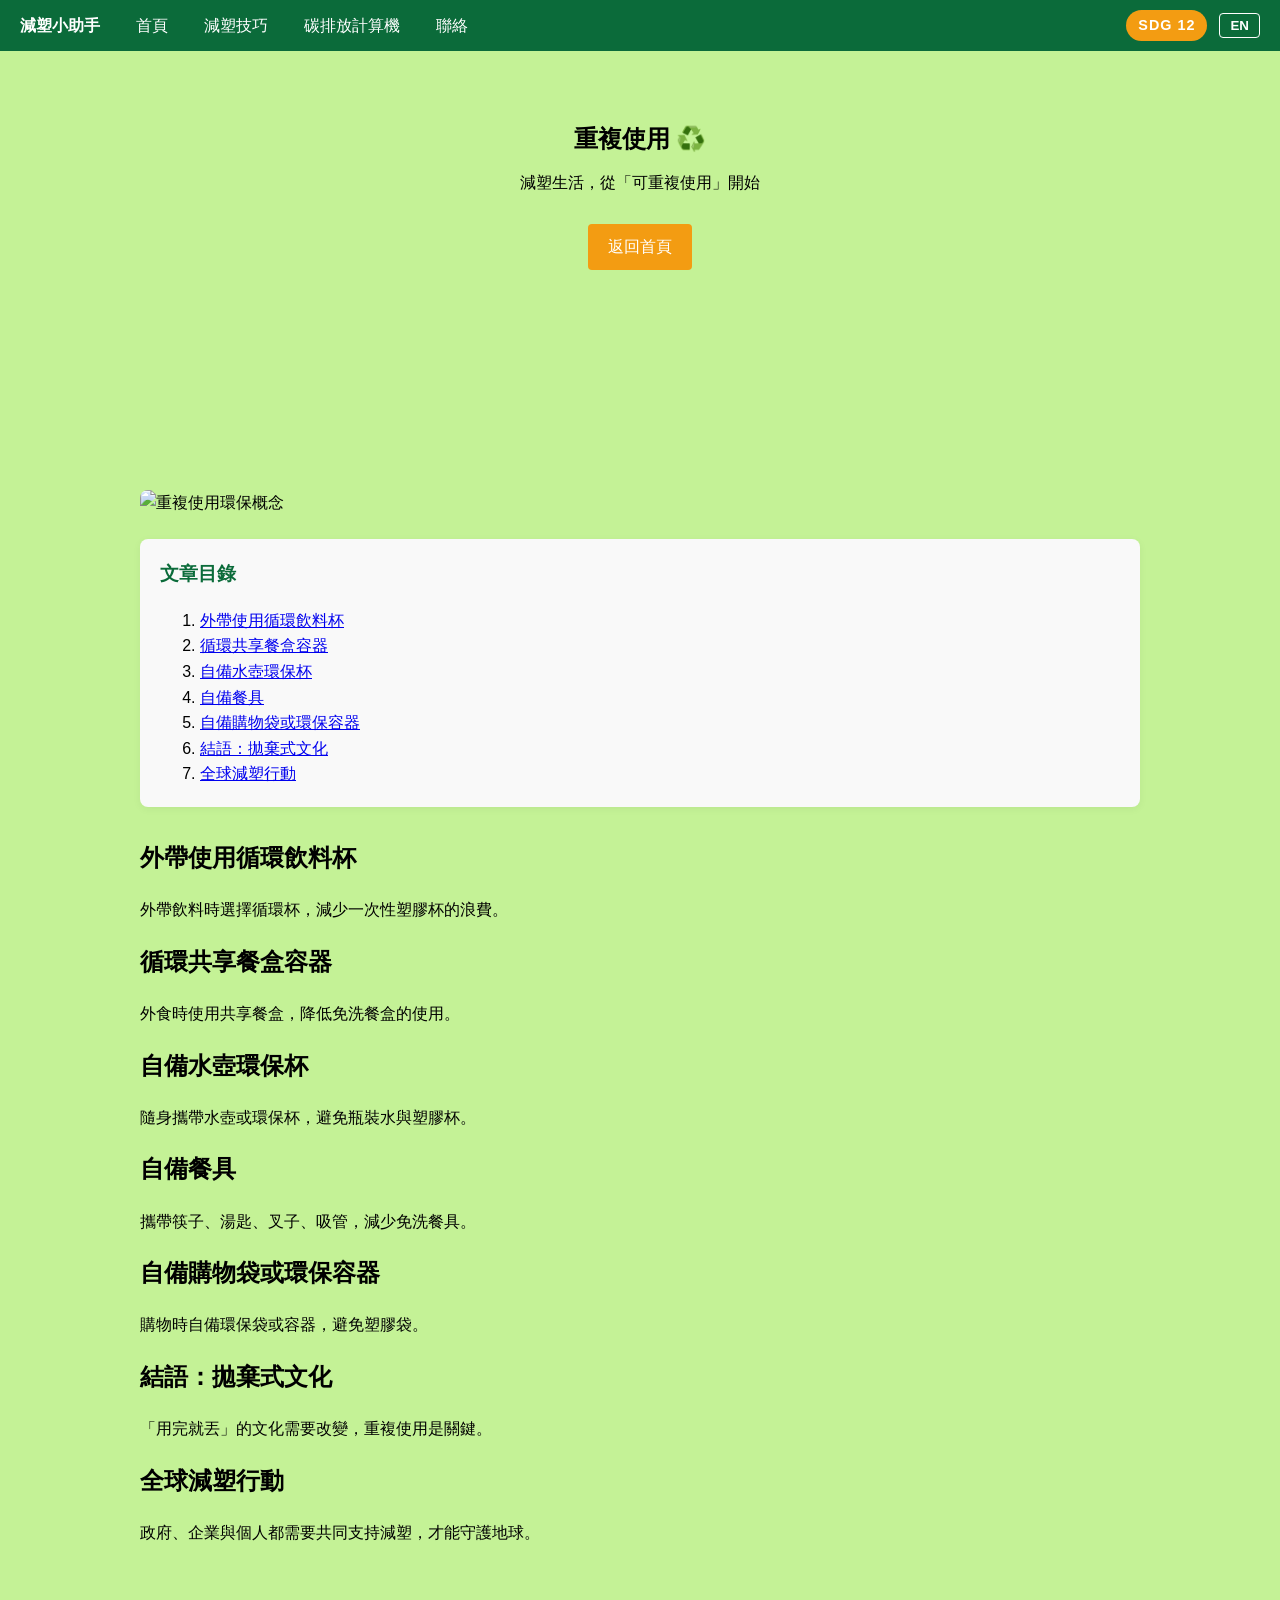
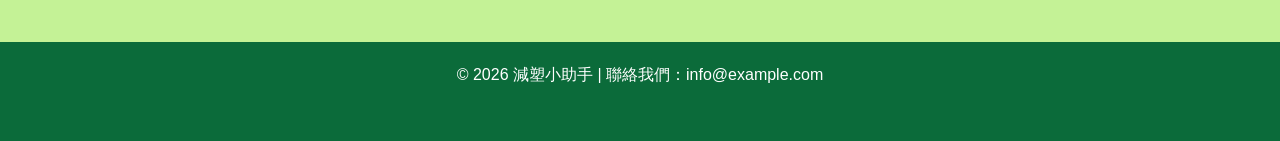
==== card1.html @ c52f2851 "Add English translations and improve navigation" ====
<!DOCTYPE html>
<html lang="zh-Hant">
<head>
  <meta charset="UTF-8" />
  <meta name="viewport" content="width=device-width, initial-scale=1.0"/>
  <title>重複使用 - 減塑小助手</title>
  <link rel="stylesheet" href="style.css">
  <script src="https://kit.fontawesome.com/a076d05399.js" crossorigin="anonymous"></script>
</head>
<body>

  <!-- 導覽列 (加入與首頁相同的右側按鈕群組) -->
  <nav class="navbar">
    <div class="logo" data-en="Eco Helper">減塑小助手</div>
    <ul>
      <li><a href="index.html#home" data-en="Home">首頁</a></li>
      <li><a href="index.html#tips" data-en="Tips">減塑技巧</a></li>
      <li><a href="index.html#calculator" data-en="Carbon Calc">碳排放計算機</a></li>
      <li><a href="index.html#contact" data-en="Contact">聯絡</a></li>
    </ul>

    <div class="nav-right">
      <div class="nav-sdg">SDG 12</div>
      <button id="langToggle" class="lang-btn">EN</button>
      <button class="menu-toggle" aria-expanded="false" aria-label="切換選單">
        <i class="fas fa-bars" aria-hidden="true"></i>
      </button>
    </div>
  </nav>

  <!-- Hero 區塊 -->
  <section class="hero">
    <h1 class="hero-title" data-en="Reuse ♻️">重複使用 ♻️</h1>
    <p class="hero-subtitle" data-en="Start your plastic-free life by reusing">減塑生活，從「可重複使用」開始</p>
    <a class="hero-btn" href="index.html" data-en="Back to Home">返回首頁</a>
  </section>

  <!-- 主要內容 -->
  <main class="page-main">
    
    <img src="https://images.unsplash.com/photo-1542601906990-b4d3fb778b09?auto=format&fit=crop&w=1000&q=80" alt="重複使用環保概念" class="content-image">

    <!-- 文章目錄 -->
    <aside class="toc-box">
      <h3 data-en="Table of Contents">文章目錄</h3>
      <ol style="margin-bottom: 0;">
        <li><a href="#section1" data-en="Reusable Cups for Takeout">外帶使用循環飲料杯</a></li>
        <li><a href="#section2" data-en="Shared Meal Containers">循環共享餐盒容器</a></li>
        <li><a href="#section3" data-en="Bring Your Own Bottle">自備水壺環保杯</a></li>
        <li><a href="#section4" data-en="Bring Your Own Cutlery">自備餐具</a></li>
        <li><a href="#section5" data-en="Eco Bags & Containers">自備購物袋或環保容器</a></li>
        <li><a href="#section6" data-en="Conclusion: Throwaway Culture">結語：拋棄式文化</a></li>
        <li><a href="#section7" data-en="Global Plastic Reduction">全球減塑行動</a></li>
      </ol>
    </aside>

    <!-- 文章內容 -->
    <article>
      <h2 id="section1" data-en="Reusable Cups for Takeout">外帶使用循環飲料杯</h2>
      <p data-en="Choose reusable cups when ordering takeout to reduce single-use plastic waste.">外帶飲料時選擇循環杯，減少一次性塑膠杯的浪費。</p>

      <h2 id="section2" data-en="Shared Meal Containers">循環共享餐盒容器</h2>
      <p data-en="Use shared containers when eating out to lower the use of disposable boxes.">外食時使用共享餐盒，降低免洗餐盒的使用。</p>

      <h2 id="section3" data-en="Bring Your Own Bottle">自備水壺環保杯</h2>
      <p data-en="Carry a water bottle to avoid bottled water and plastic cups.">隨身攜帶水壺或環保杯，避免瓶裝水與塑膠杯。</p>

      <h2 id="section4" data-en="Bring Your Own Cutlery">自備餐具</h2>
      <p data-en="Bring chopsticks, spoons, forks, and straws to reduce disposable cutlery.">攜帶筷子、湯匙、叉子、吸管，減少免洗餐具。</p>

      <h2 id="section5" data-en="Eco Bags & Containers">自備購物袋或環保容器</h2>
      <p data-en="Bring your own bags or containers when shopping to avoid plastic bags.">購物時自備環保袋或容器，避免塑膠袋。</p>

      <h2 id="section6" data-en="Conclusion: Throwaway Culture">結語：拋棄式文化</h2>
      <p data-en="The 'use and throw' culture needs to change; reusing is the key.">「用完就丟」的文化需要改變，重複使用是關鍵。</p>

      <h2 id="section7" data-en="Global Plastic Reduction">全球減塑行動</h2>
      <p data-en="Governments, businesses, and individuals must work together to protect the Earth.">政府、企業與個人都需要共同支持減塑，才能守護地球。</p>
    </article>
  </main>

  <!-- Footer -->
  <footer>
    <p data-en="© 2026 Eco Helper | Contact: info@example.com">© 2026 減塑小助手 | 聯絡我們：info@example.com</p>
    <div class="social">
      <a href="#" aria-label="Facebook"><i class="fab fa-facebook"></i></a>
      <a href="#" aria-label="Instagram"><i class="fab fa-instagram"></i></a>
      <a href="#" aria-label="Twitter"><i class="fab fa-twitter"></i></a>
    </div>
  </footer>

  <button id="backToTop" aria-label="回到頂端" title="回到頂端">
    <i class="fas fa-arrow-up"></i>
  </button>

  <script src="script.js" defer></script>
</body>
</html>
---- style.css ----
/* 全站背景改為淺綠色 */
body {
  background: #C4F296; 
  margin: 0;
  font-family: Arial, sans-serif;
  line-height: 1.6;
}

/* 導覽列：深綠色、靠左排列選單 */
.navbar {
  display: flex;
  align-items: center;
  background: #0b6b3a; 
  padding: 10px 20px;
  position: fixed;
  width: 100%;
  top: 0;
  z-index: 1000;
  justify-content: flex-start; 
  gap: 24px; 
  box-sizing: border-box;
}

.navbar ul {
  list-style: none;
  display: flex;
  gap: 28px; 
  margin: 0;
  padding: 0;
  align-items: center;
}

.navbar a {
  color: #fff;
  text-decoration: none;
  padding: 6px 4px;
}

.navbar a:hover {
  color: #f39c12;
}

.logo {
  color: #fff;
  font-weight: bold;
  margin-right: 8px;
}

.menu-toggle {
  display: none;
  background: transparent;
  border: none;
  color: #fff;
  font-size: 24px;
  cursor: pointer;
  margin-left: auto; 
}

/* Hero 區塊 */
.hero {
  background: url('https://source.unsplash.com/1600x900/?nature,eco') no-repeat center center/cover;
  color: #fff;
  text-align: center;
  padding: 120px 20px;
}

.hero-title {
  color: #000; 
  margin: 0 0 12px;
}

.hero-subtitle {
  color: #000;            
  text-shadow: none;      
  margin-top: 8px;
}

.hero-btn {
  display: inline-block;
  margin-top: 12px;
  background: #f39c12;
  color: #fff;
  text-decoration: none;
  padding: 10px 20px;
  border-radius: 4px;
}

.hero-btn:hover {
  background: #d35400;
}

/* Cards 卡片區塊 */
.cards {
  display: flex;
  justify-content: center;
  gap: 20px;
  padding: 80px 20px;
  flex-wrap: wrap;
}

.card {
  background: #eaf9ef; 
  padding: 20px;
  border-radius: 8px;
  text-align: center;
  width: 250px;
  transition: transform 0.3s, box-shadow 0.2s;
  box-shadow: 0 1px 4px rgba(0,0,0,0.06);
}

.card i {
  color: #0b6b3a;
}

.card h3 {
  margin-top: 12px;
}

.card:hover {
  transform: translateY(-8px);
  box-shadow: 0 6px 18px rgba(0,0,0,0.08);
}

.card-btn {
  display: inline-block;
  margin-top: 12px;
  background: #0b6b3a; 
  color: #fff;
  text-decoration: none;
  padding: 8px 14px;
  border-radius: 6px;
  font-weight: 600;
}

.card-btn:hover {
  background: #09562f;
}

/* Calculator 碳排放計算機 */
.calculator {
  background: #ecf0f1;
  padding: 40px 20px;
  text-align: center;
  margin: 40px auto;
  border-radius: 8px;
  max-width: 600px;
}

.calculator h2 { margin-bottom: 20px; }
.section { margin-bottom: 20px; text-align: left; }
label { display: block; margin: 8px 0 4px; }
input { padding: 8px; width: 100%; box-sizing: border-box; }

button.calc-btn, #calcBtn {
  background: #27ae60;
  color: #fff;
  border: none;
  padding: 10px 20px;
  cursor: pointer;
  border-radius: 4px;
}

button.calc-btn:hover, #calcBtn:hover { background: #1e8449; }
#result { margin-top: 20px; font-weight: bold; text-align: center; }

/* Footer */
footer {
  background: #0b6b3a; 
  color: #fff;
  text-align: center;
  padding: 20px;
  margin-top: 40px;
}
footer p { margin: 0; }
footer .social { margin-top: 8px; }
footer .social a { color: #fff; margin: 0 10px; }
footer .social a:hover { color: #f39c12; }

/* Back to top 按鈕 */
#backToTop {
  position: fixed;
  bottom: 30px;
  right: 30px;
  background: #f39c12;
  border: none;
  padding: 10px;
  border-radius: 50%;
  cursor: pointer;
  display: none;
}
#backToTop i { color: #fff; }

/* ====== 新增：子頁面專用樣式 ====== */
.back-home {
  color: #fff;
  text-decoration: none;
  font-weight: bold;
  padding: 8px 12px;
  background: #27ae60;
  border-radius: 4px;
}

.back-home:hover {
  background: #1e8449;
}

.page-main {
  padding: 100px 20px 40px;
  max-width: 1000px;
  margin: auto;
}
/* 右側功能區塊 (包含 SDG標籤、語言按鈕、漢堡選單) */
.nav-right {
  margin-left: auto; /* 將這整個區塊推到最右邊 */
  display: flex;
  align-items: center;
  gap: 12px;
}

/* 語言切換按鈕樣式 */
.lang-btn {
  background: transparent;
  color: #fff;
  border: 1px solid #fff;
  padding: 4px 10px;
  border-radius: 4px;
  cursor: pointer;
  font-weight: bold;
  transition: 0.3s;
}
.lang-btn:hover {
  background: #fff;
  color: #0b6b3a;
}

/* ====== 行動版 RWD ====== */
/* ====== 行動版 RWD ====== */
@media (max-width: 768px) {
  /* 將原本的 margin-left: auto 拿掉，因為 nav-sdg 已經負責把右邊元素推開了 */
  .menu-toggle { 
    display: block; 
    margin-left: 0; 
  }
  .navbar { 
    padding: 10px 12px; 
    gap: 12px; /* 手機版間距縮小 */
  }
  .navbar ul { 
    flex-direction: column;
    background: #0b6b3a;
    position: absolute;
    top: 56px;
    right: 12px;
    display: none;
    width: 200px;
    gap: 12px;
    padding: 12px;
    border-radius: 8px;
    box-shadow: 0 4px 8px rgba(0,0,0,0.2);
  }
  .navbar ul.show { display: flex; }
}
/* ====== card1.html 專用樣式 ====== */
.content-image {
  width: 100%;
  max-height: 400px;
  object-fit: cover;
  border-radius: 8px;
  margin-bottom: 24px;
}

.toc-box {
  background: #f9f9f9;
  padding: 20px;
  border-radius: 8px;
  margin-bottom: 32px;
  box-shadow: 0 2px 8px rgba(0,0,0,0.05);
}

.toc-box h3 {
  margin-top: 0;
  color: #0b6b3a;
}

/* ====== 新增：導覽列右側 SDG 標籤 ====== */
.nav-sdg {
  background: #f39c12; /* 使用與按鈕相同的橘黃色 */
  color: #fff;
  font-weight: bold;
  padding: 4px 12px;
  border-radius: 20px; /* 做成藥丸般的圓角形狀 */
  font-size: 0.9rem;
  letter-spacing: 1px;
}

/* ====== 新增：Hero 區塊的 SDG 圖片 ====== */
.hero-sdg-img {
  display: block;
  margin: 20px auto; /* 上下留白20px，左右置中 */
  width: 120px; /* 控制圖片大小，不會過於突兀 */
  height: auto;
  border-radius: 8px; /* 加上一點圓角 */
  box-shadow: 0 4px 10px rgba(0,0,0,0.15); /* 加上淡淡的陰影讓圖片浮現出來 */
}
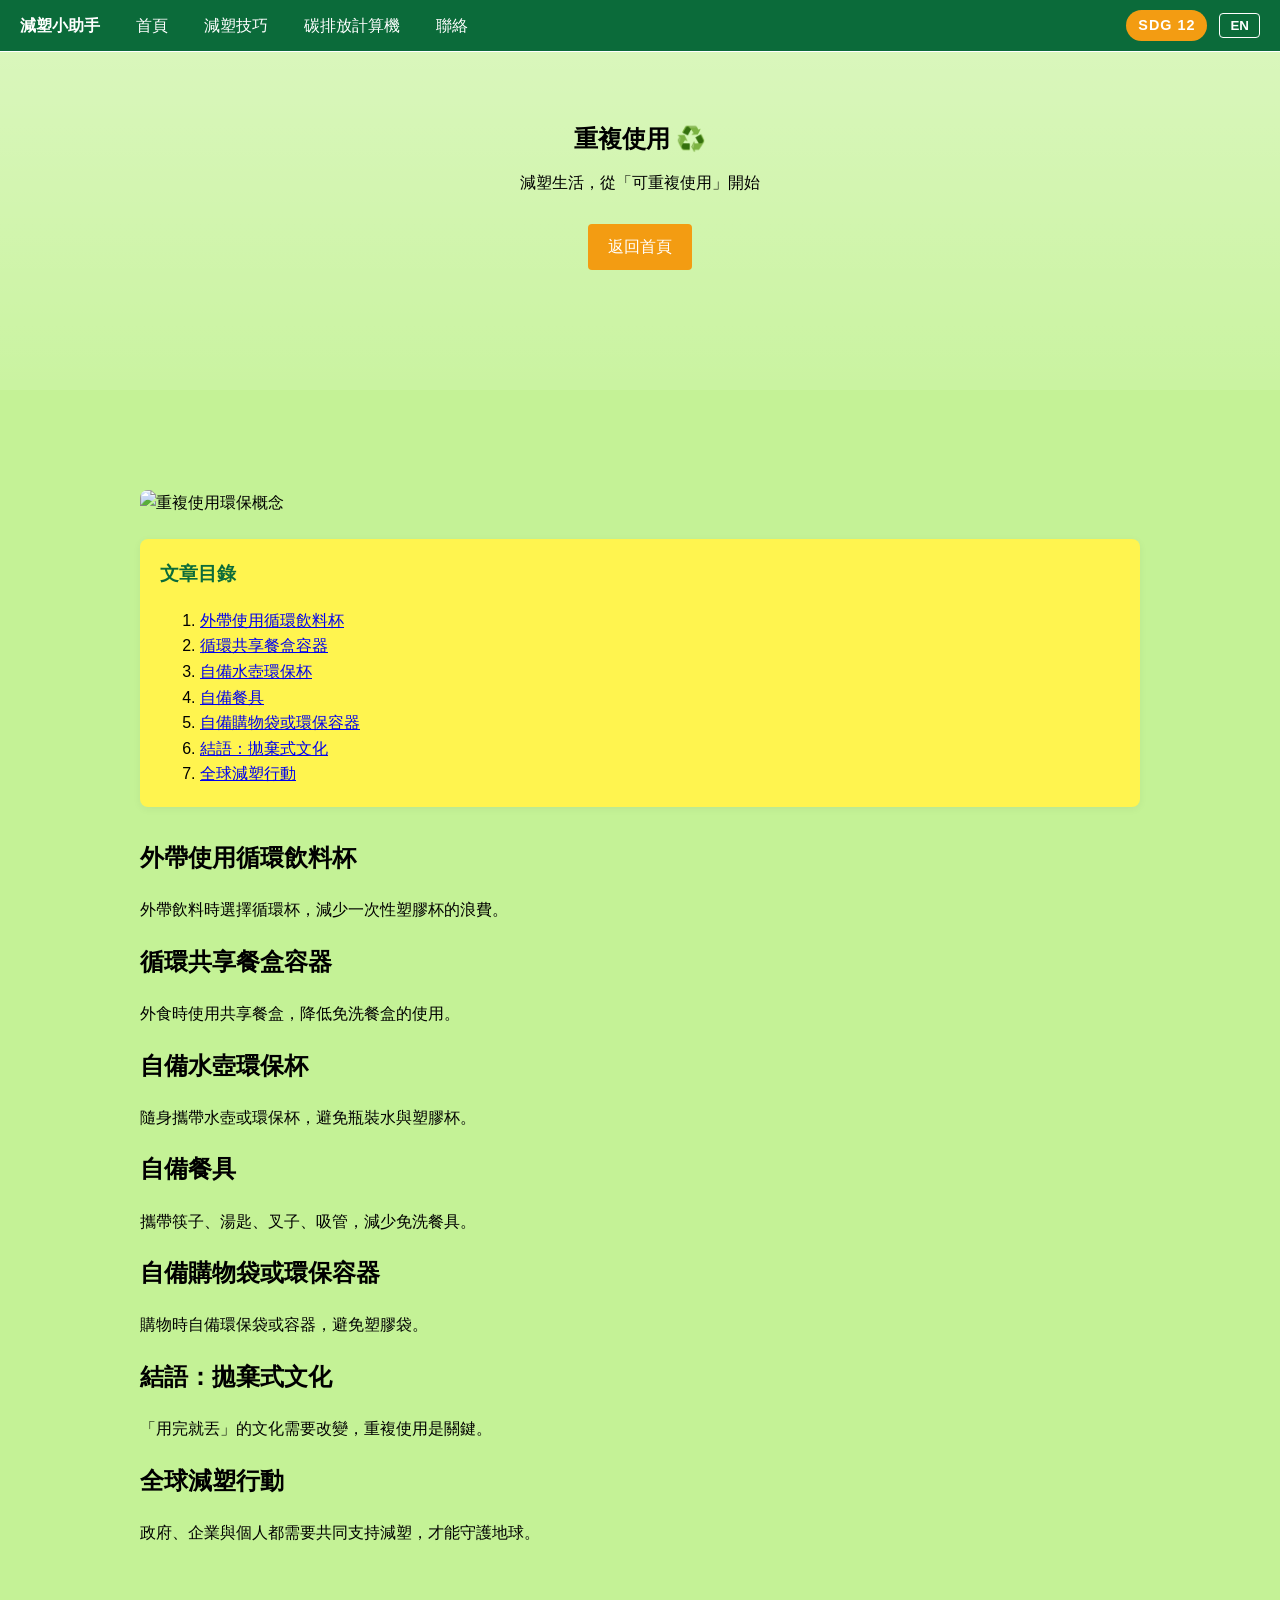
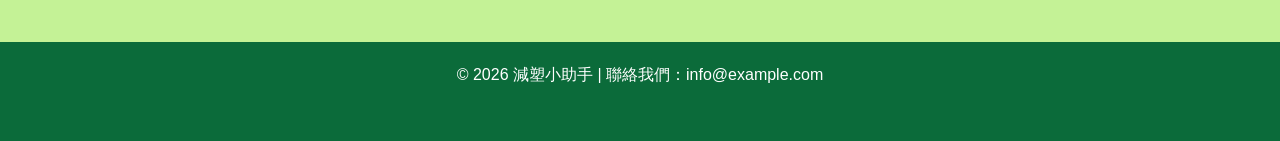
==== commit 0a60060d: "Update card1.html" ====
--- a/card1.html
+++ b/card1.html
@@ -90,7 +90,7 @@
   </footer>
 
   <button id="backToTop" aria-label="回到頂端" title="回到頂端">
-    <i class="fas fa-arrow-up"></i>
+    <i class="fas fa-arrow-up"></i>TOP
   </button>
 
   <script src="script.js" defer></script>
--- a/style.css
+++ b/style.css
@@ -19,6 +19,9 @@
   justify-content: flex-start; 
   gap: 24px; 
   box-sizing: border-box;
+
+  /* 新增：下方細白框線 */
+  border-bottom: 1px solid #ffffff;
 }
 
 .navbar ul {
@@ -58,19 +61,20 @@
 
 /* Hero 區塊 */
 .hero {
-  background: url('https://source.unsplash.com/1600x900/?nature,eco') no-repeat center center/cover;
-  color: #fff;
+  /* 將原本的大自然背景與白色半透明遮罩，直接設定在 Hero 身上 */
+  background: linear-gradient(rgba(255, 255, 255, 0.4), rgba(255, 255, 255, 0.1)), 
+              url('https://images.unsplash.com/photo-1511497584788-876760111969?auto=format&fit=crop&w=1920&q=80') no-repeat center center/cover;
   text-align: center;
-  padding: 120px 20px;
-}
-
+  /* 恢復原本的 padding，讓上下留白較為寬裕 */
+  padding: 120px 20px; 
+}
 .hero-title {
-  color: #000; 
+  color: #fff9f; 
   margin: 0 0 12px;
 }
 
 .hero-subtitle {
-  color: #000;            
+  color: #fff9f;            
   text-shadow: none;      
   margin-top: 8px;
 }
@@ -232,6 +236,7 @@
   background: #fff;
   color: #0b6b3a;
 }
+
 
 /* ====== 行動版 RWD ====== */
 /* ====== 行動版 RWD ====== */
@@ -270,7 +275,7 @@
 }
 
 .toc-box {
-  background: #f9f9f9;
+  background: #FFF44F;
   padding: 20px;
   border-radius: 8px;
   margin-bottom: 32px;
@@ -293,12 +298,13 @@
   letter-spacing: 1px;
 }
 
-/* ====== 新增：Hero 區塊的 SDG 圖片 ====== */
-.hero-sdg-img {
-  display: block;
-  margin: 20px auto; /* 上下留白20px，左右置中 */
-  width: 120px; /* 控制圖片大小，不會過於突兀 */
-  height: auto;
-  border-radius: 8px; /* 加上一點圓角 */
-  box-shadow: 0 4px 10px rgba(0,0,0,0.15); /* 加上淡淡的陰影讓圖片浮現出來 */
-}
+/* ====== 新增：首頁滿版全螢幕效果 ====== */
+#home {
+  min-height: 100vh;        /* 關鍵：讓區塊的最小高度等於瀏覽器視窗的 100% (Viewport Height) */
+  display: flex;            /* 啟用 Flexbox 排版，方便控制內部文字位置 */
+  flex-direction: column;    /* 讓裡面的大標題、副標題、按鈕維持「由上往下」垂直排列 */
+  justify-content: center;  /* 讓內容在整個全螢幕畫面中「垂直置中」 */
+  align-items: center;      /* 讓內容在整個全螢幕畫面中「水平置中」 */
+  box-sizing: border-box;
+  padding-top: 60px;        /* 預留上方固定導覽列（Navbar）的高度，防止文字被遮擋 */
+}
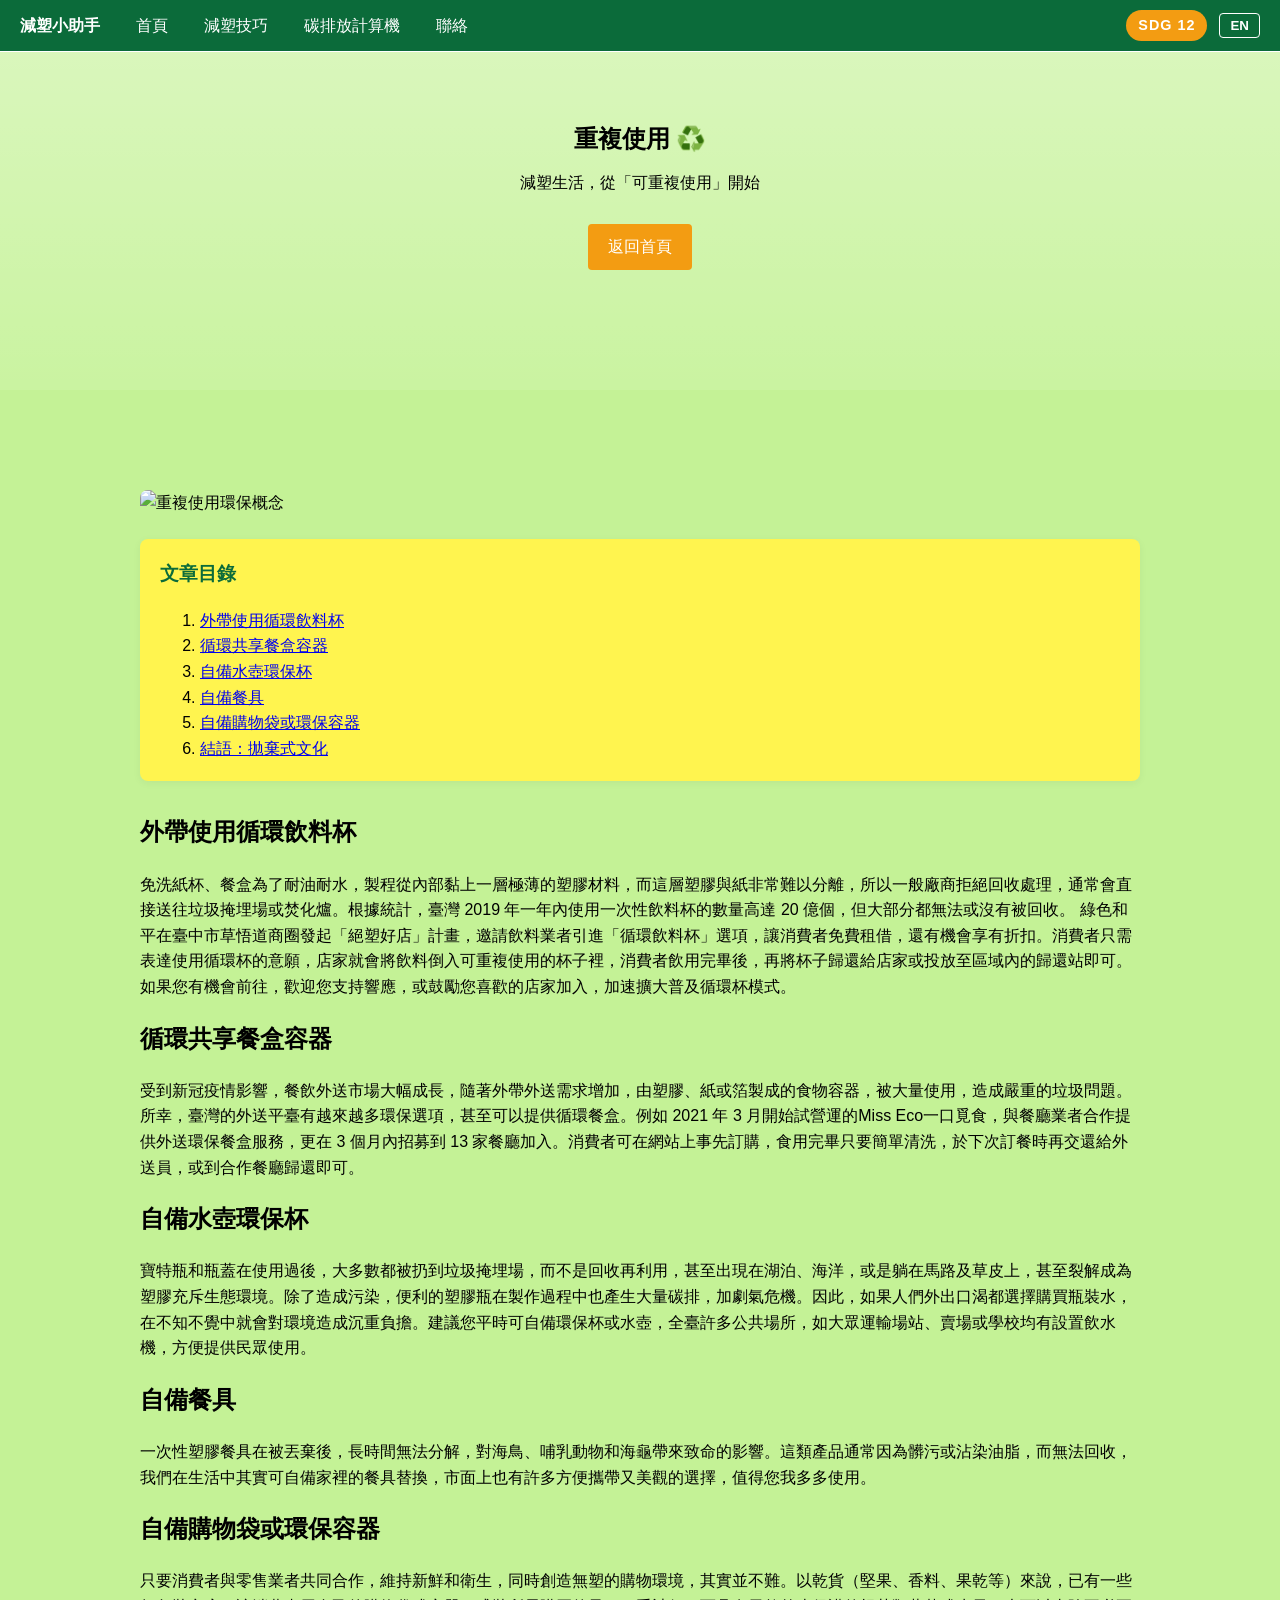
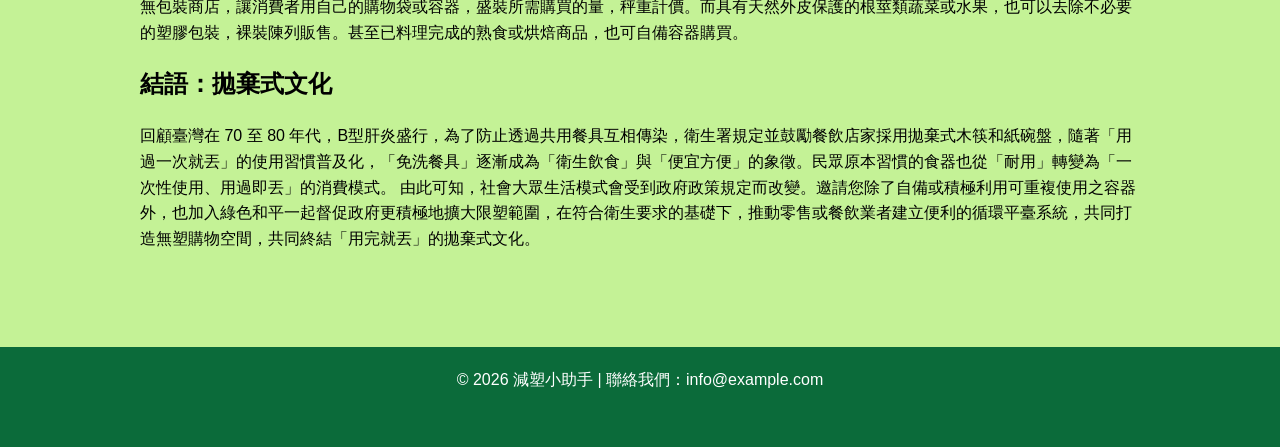
==== commit 284d5996: "Revise content on plastic reduction and reusables" ====
--- a/card1.html
+++ b/card1.html
@@ -50,32 +50,34 @@
         <li><a href="#section4" data-en="Bring Your Own Cutlery">自備餐具</a></li>
         <li><a href="#section5" data-en="Eco Bags & Containers">自備購物袋或環保容器</a></li>
         <li><a href="#section6" data-en="Conclusion: Throwaway Culture">結語：拋棄式文化</a></li>
-        <li><a href="#section7" data-en="Global Plastic Reduction">全球減塑行動</a></li>
       </ol>
     </aside>
 
     <!-- 文章內容 -->
     <article>
       <h2 id="section1" data-en="Reusable Cups for Takeout">外帶使用循環飲料杯</h2>
-      <p data-en="Choose reusable cups when ordering takeout to reduce single-use plastic waste.">外帶飲料時選擇循環杯，減少一次性塑膠杯的浪費。</p>
+      <p data-en="To resist oil and water, disposable paper cups and food containers have a very thin layer of plastic glued to the inside during the manufacturing process. This plastic layer is very difficult to separate from the paper, so manufacturers generally refuse to recycle them, usually sending them directly to landfills or incinerators. According to statistics, Taiwan used a staggering 2 billion disposable beverage cups in 2019 alone, but most of them were either not recycled or not recycled at all.
+         Greenpeace launched the Plastic-Free Shops project in the Caowu Road shopping district of Taichung City, inviting beverage businesses to introduce a reusable beverage cup option, allowing consumers to rent them for free and potentially enjoy discounts. Consumers simply express their desire to use a reusable cup, and the shop will pour the beverage into the cup. After drinking, the consumer returns the cup to the shop or disposes of it at a designated return station. If you have the opportunity to visit, you are welcome to support and encourage your favorite shops to join, accelerating the widespread adoption of the reusable cup model.">免洗紙杯、餐盒為了耐油耐水，製程從內部黏上一層極薄的塑膠材料，而這層塑膠與紙非常難以分離，所以一般廠商拒絕回收處理，通常會直接送往垃圾掩埋場或焚化爐。根據統計，臺灣 2019 年一年內使用一次性飲料杯的數量高達 20 億個，但大部分都無法或沒有被回收。
+         綠色和平在臺中市草悟道商圈發起「絕塑好店」計畫，邀請飲料業者引進「循環飲料杯」選項，讓消費者免費租借，還有機會享有折扣。消費者只需表達使用循環杯的意願，店家就會將飲料倒入可重複使用的杯子裡，消費者飲用完畢後，再將杯子歸還給店家或投放至區域內的歸還站即可。如果您有機會前往，歡迎您支持響應，或鼓勵您喜歡的店家加入，加速擴大普及循環杯模式。</p>
 
       <h2 id="section2" data-en="Shared Meal Containers">循環共享餐盒容器</h2>
-      <p data-en="Use shared containers when eating out to lower the use of disposable boxes.">外食時使用共享餐盒，降低免洗餐盒的使用。</p>
+      <p data-en="The COVID-19 pandemic has led to a surge in the food delivery market. This increased demand has resulted in the widespread use of food containers made of plastic, paper, or foil, causing a serious waste problem.
+        Fortunately, food delivery platforms in Taiwan are offering more and more eco-friendly options, including reusable containers. For example, Miss Eco, which began its trial operation in March 2021, collaborates with restaurants to provide eco-friendly delivery containers, recruiting 13 restaurants to join within three months. Consumers can pre-order on the website, simply wash the containers after eating, and return them to the delivery person with their next order, or return them to a participating restaurant.">受到新冠疫情影響，餐飲外送市場大幅成長，隨著外帶外送需求增加，由塑膠、紙或箔製成的食物容器，被大量使用，造成嚴重的垃圾問題。
+        所幸，臺灣的外送平臺有越來越多環保選項，甚至可以提供循環餐盒。例如 2021 年 3 月開始試營運的Miss Eco一口覓食，與餐廳業者合作提供外送環保餐盒服務，更在 3 個月內招募到 13 家餐廳加入。消費者可在網站上事先訂購，食用完畢只要簡單清洗，於下次訂餐時再交還給外送員，或到合作餐廳歸還即可。</p>
 
       <h2 id="section3" data-en="Bring Your Own Bottle">自備水壺環保杯</h2>
-      <p data-en="Carry a water bottle to avoid bottled water and plastic cups.">隨身攜帶水壺或環保杯，避免瓶裝水與塑膠杯。</p>
+      <p data-en="After use, most PET bottles and caps end up in landfills instead of being recycled. They end up in lakes, oceans, roadsides, and lawns, even decomposing into plastic and polluting the environment. Besides causing pollution, the convenient plastic bottles also generate significant carbon emissions during their production, exacerbating the air crisis. Therefore, if people always buy bottled water when thirsty, they unknowingly place a heavy burden on the environment. We recommend that you bring your own reusable cup or water bottle. Many public places throughout Taiwan, such as public transportation stations, shopping malls, and schools, have water dispensers available for public use.">寶特瓶和瓶蓋在使用過後，大多數都被扔到垃圾掩埋場，而不是回收再利用，甚至出現在湖泊、海洋，或是躺在馬路及草皮上，甚至裂解成為塑膠充斥生態環境。除了造成污染，便利的塑膠瓶在製作過程中也產生大量碳排，加劇氣危機。因此，如果人們外出口渴都選擇購買瓶裝水，在不知不覺中就會對環境造成沉重負擔。建議您平時可自備環保杯或水壺，全臺許多公共場所，如大眾運輸場站、賣場或學校均有設置飲水機，方便提供民眾使用。</p>
 
       <h2 id="section4" data-en="Bring Your Own Cutlery">自備餐具</h2>
-      <p data-en="Bring chopsticks, spoons, forks, and straws to reduce disposable cutlery.">攜帶筷子、湯匙、叉子、吸管，減少免洗餐具。</p>
+      <p data-en="Disposable plastic tableware cannot decompose for a long time after being discarded, posing a fatal threat to seabirds, mammals, and turtles. These products are often unrecyclable due to dirt or grease contamination. In fact, we can easily replace them with our own tableware at home. There are also many convenient and aesthetically pleasing options available on the market, which are worth using.">一次性塑膠餐具在被丟棄後，長時間無法分解，對海鳥、哺乳動物和海龜帶來致命的影響。這類產品通常因為髒污或沾染油脂，而無法回收，我們在生活中其實可自備家裡的餐具替換，市面上也有許多方便攜帶又美觀的選擇，值得您我多多使用。</p>
 
       <h2 id="section5" data-en="Eco Bags & Containers">自備購物袋或環保容器</h2>
-      <p data-en="Bring your own bags or containers when shopping to avoid plastic bags.">購物時自備環保袋或容器，避免塑膠袋。</p>
+      <p data-en="It's not difficult to maintain freshness and hygiene while creating a plastic-free shopping environment through collaboration between consumers and retailers. For example, some unpackaged stores already offer dried goods (nuts, spices, dried fruit, etc.), allowing consumers to bring their own bags or containers to hold the quantity they need, with pricing based on weight. Root vegetables and fruits with natural protective layers can also be sold unpackaged, removing unnecessary plastic packaging. Even pre-cooked or baked goods can be purchased with customers bringing their own containers.">只要消費者與零售業者共同合作，維持新鮮和衛生，同時創造無塑的購物環境，其實並不難。以乾貨（堅果、香料、果乾等）來說，已有一些無包裝商店，讓消費者用自己的購物袋或容器，盛裝所需購買的量，秤重計價。而具有天然外皮保護的根莖類蔬菜或水果，也可以去除不必要的塑膠包裝，裸裝陳列販售。甚至已料理完成的熟食或烘焙商品，也可自備容器購買。</p>
 
       <h2 id="section6" data-en="Conclusion: Throwaway Culture">結語：拋棄式文化</h2>
-      <p data-en="The 'use and throw' culture needs to change; reusing is the key.">「用完就丟」的文化需要改變，重複使用是關鍵。</p>
-
-      <h2 id="section7" data-en="Global Plastic Reduction">全球減塑行動</h2>
-      <p data-en="Governments, businesses, and individuals must work together to protect the Earth.">政府、企業與個人都需要共同支持減塑，才能守護地球。</p>
+      <p data-en="Looking back at Taiwan in the 1970s and 80s, hepatitis B was prevalent. To prevent transmission through shared utensils, the Department of Health mandated and encouraged restaurants to use disposable wooden chopsticks and paper bowls and plates. As the use and discard habit became widespread, disposable tableware gradually became a symbol of hygienic eating and cheap and convenient. The public's original preference for tableware shifted from durable to a single-use, discard-once consumption pattern.
+      This demonstrates how government policies can alter societal lifestyles. We invite you to not only bring your own or actively utilize reusable containers, but also join Greenpeace in urging the government to more actively expand the scope of plastic reduction. Based on hygiene requirements, we encourage retailers and restaurants to establish convenient recycling platforms, jointly creating plastic-free shopping spaces and ending the use and discard culture.">回顧臺灣在 70 至 80 年代，B型肝炎盛行，為了防止透過共用餐具互相傳染，衛生署規定並鼓勵餐飲店家採用拋棄式木筷和紙碗盤，隨著「用過一次就丟」的使用習慣普及化，「免洗餐具」逐漸成為「衛生飲食」與「便宜方便」的象徵。民眾原本習慣的食器也從「耐用」轉變為「一次性使用、用過即丟」的消費模式。
+        由此可知，社會大眾生活模式會受到政府政策規定而改變。邀請您除了自備或積極利用可重複使用之容器外，也加入綠色和平一起督促政府更積極地擴大限塑範圍，在符合衛生要求的基礎下，推動零售或餐飲業者建立便利的循環平臺系統，共同打造無塑購物空間，共同終結「用完就丟」的拋棄式文化。</p>
     </article>
   </main>
 
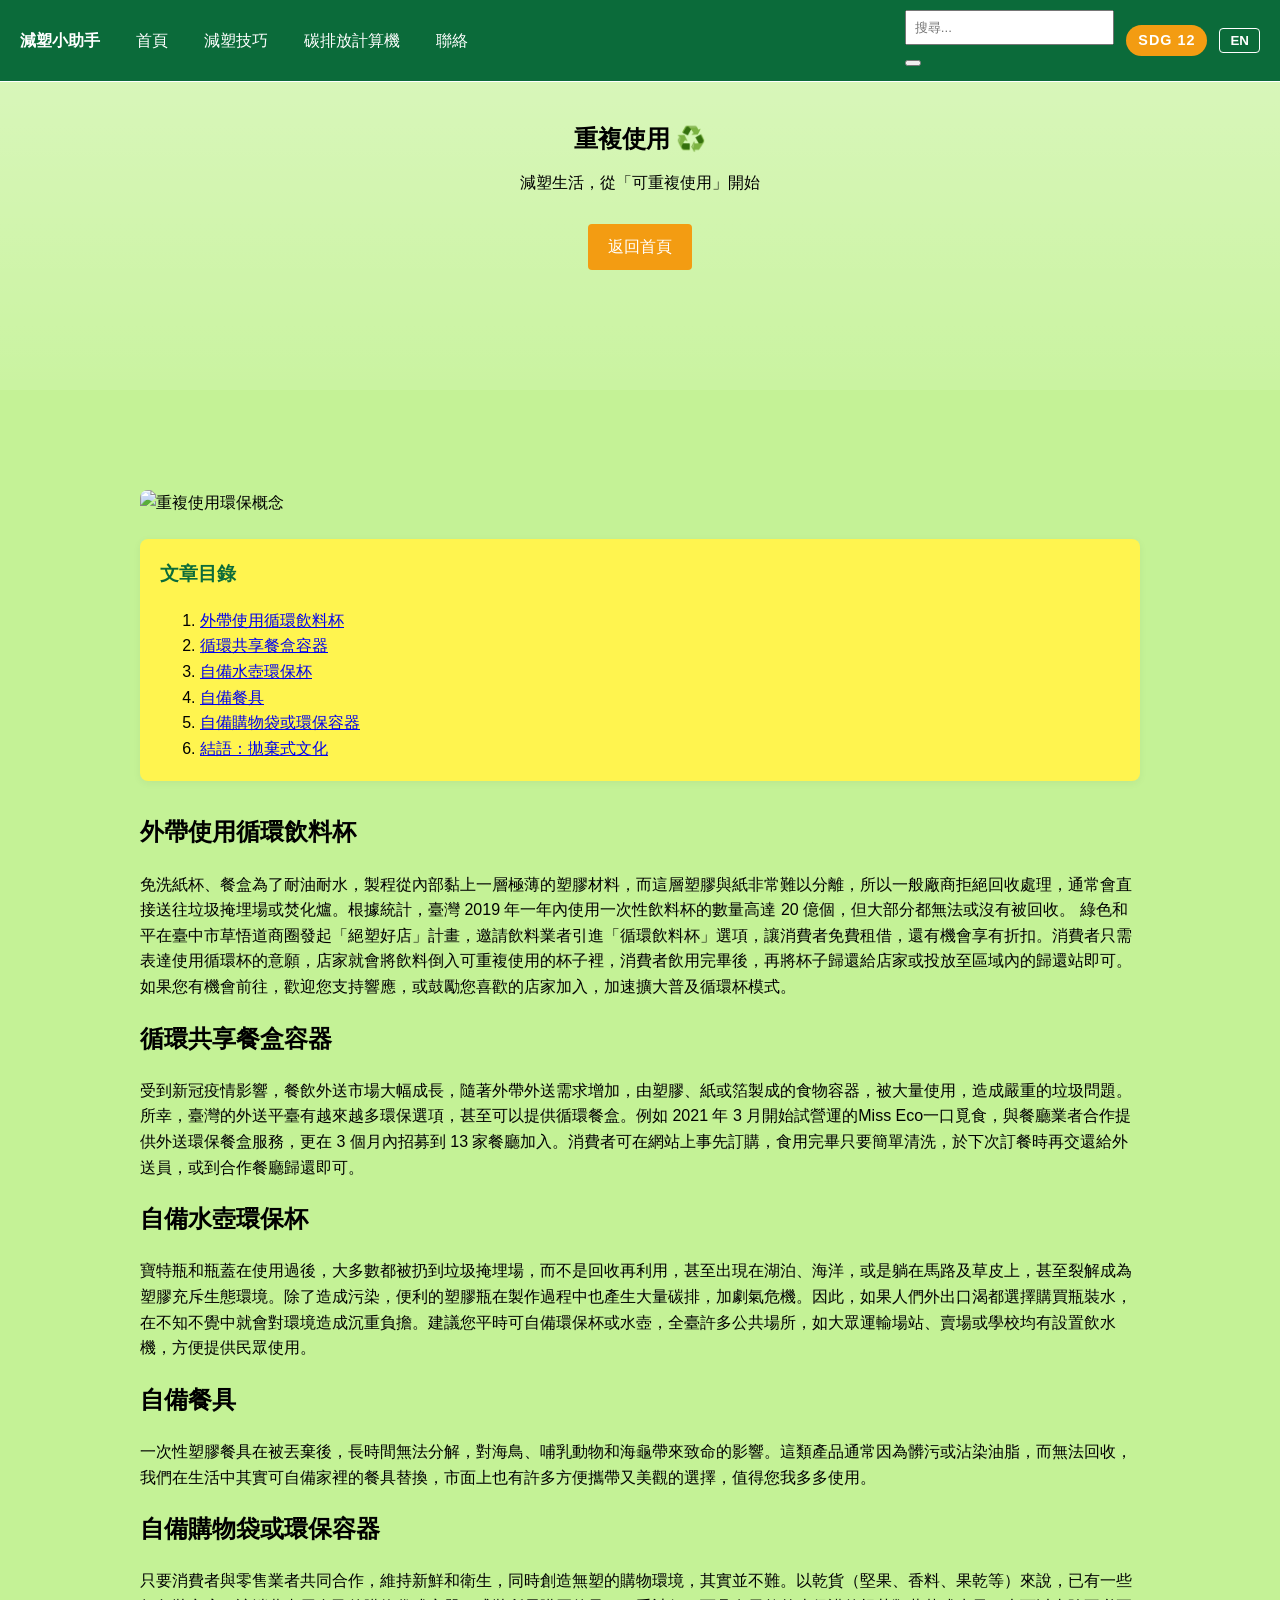
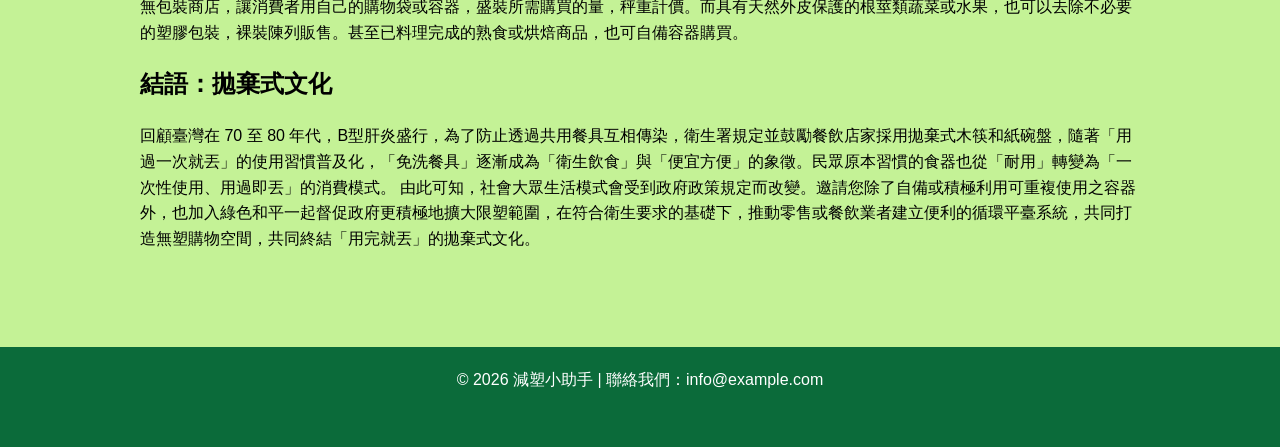
==== commit 4648f9ae: "Update card1.html" ====
--- a/card1.html
+++ b/card1.html
@@ -19,13 +19,18 @@
       <li><a href="index.html#contact" data-en="Contact">聯絡</a></li>
     </ul>
 
-    <div class="nav-right">
-      <div class="nav-sdg">SDG 12</div>
-      <button id="langToggle" class="lang-btn">EN</button>
-      <button class="menu-toggle" aria-expanded="false" aria-label="切換選單">
-        <i class="fas fa-bars" aria-hidden="true"></i>
-      </button>
-    </div>
+   <div class="nav-right">
+  <div class="search-box">
+    <input type="text" id="searchInput" placeholder="搜尋..." aria-label="搜尋網頁內容">
+    <button id="searchBtn" aria-label="搜尋"><i class="fas fa-search"></i></button>
+  </div>
+
+  <div class="nav-sdg">SDG 12</div>
+  <button id="langToggle" class="lang-btn">EN</button>
+  <button class="menu-toggle" aria-expanded="false" aria-label="切換選單">
+    <i class="fas fa-bars" aria-hidden="true"></i>
+  </button>
+</div>
   </nav>
 
   <!-- Hero 區塊 -->
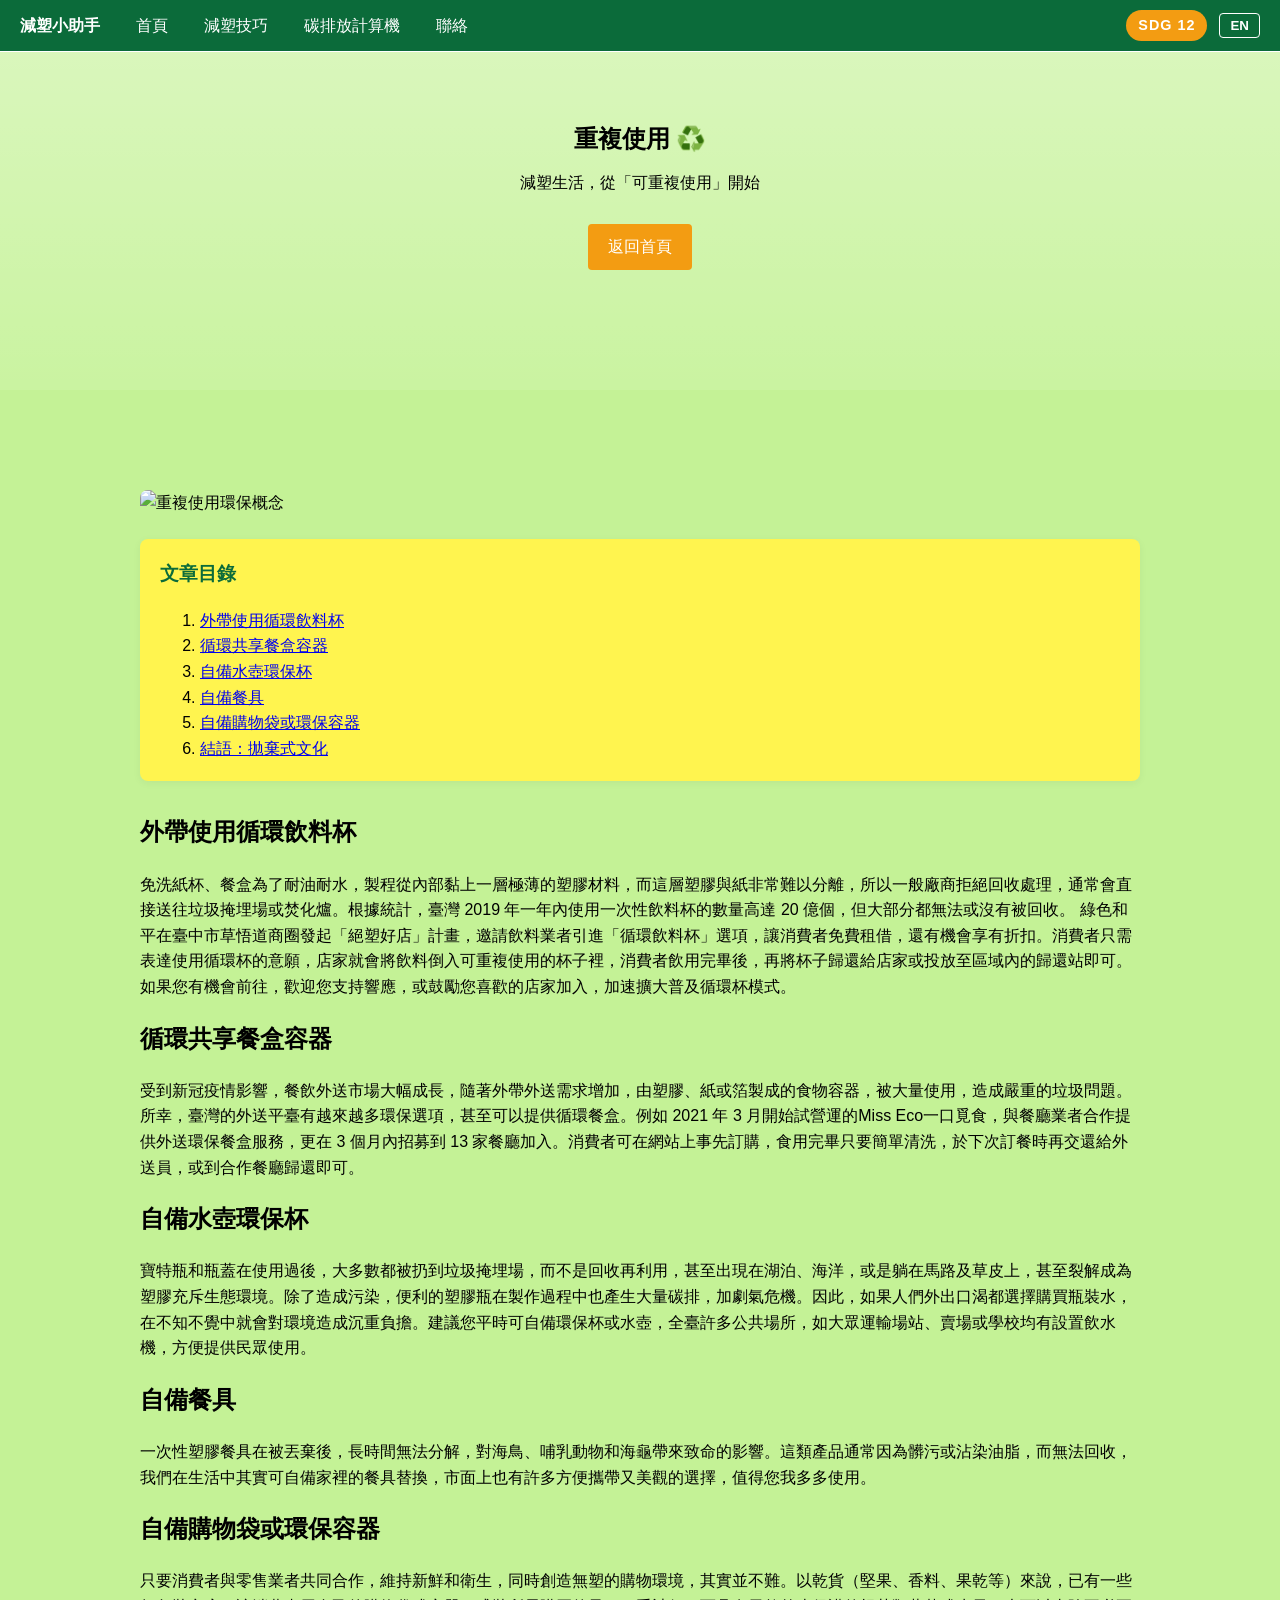
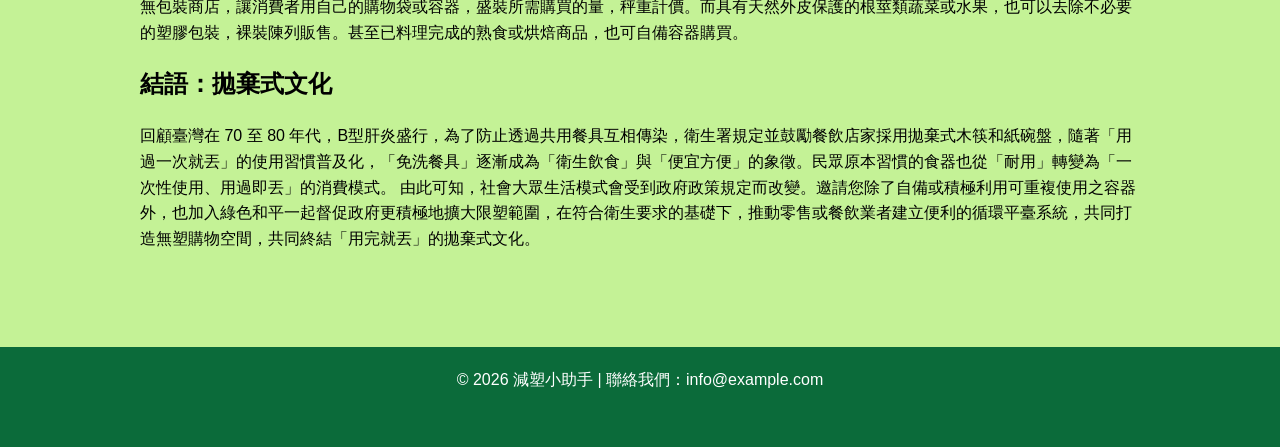
==== commit 3e5140d1: "Remove search box from navigation Removed search box and button from navigation." ====
--- a/card1.html
+++ b/card1.html
@@ -20,17 +20,12 @@
     </ul>
 
    <div class="nav-right">
-  <div class="search-box">
-    <input type="text" id="searchInput" placeholder="搜尋..." aria-label="搜尋網頁內容">
-    <button id="searchBtn" aria-label="搜尋"><i class="fas fa-search"></i></button>
-  </div>
-
-  <div class="nav-sdg">SDG 12</div>
-  <button id="langToggle" class="lang-btn">EN</button>
-  <button class="menu-toggle" aria-expanded="false" aria-label="切換選單">
-    <i class="fas fa-bars" aria-hidden="true"></i>
-  </button>
-</div>
+      <div class="nav-sdg">SDG 12</div>
+      <button id="langToggle" class="lang-btn">EN</button>
+      <button class="menu-toggle" aria-expanded="false" aria-label="切換選單">
+        <i class="fas fa-bars" aria-hidden="true"></i>
+      </button>
+    </div>
   </nav>
 
   <!-- Hero 區塊 -->
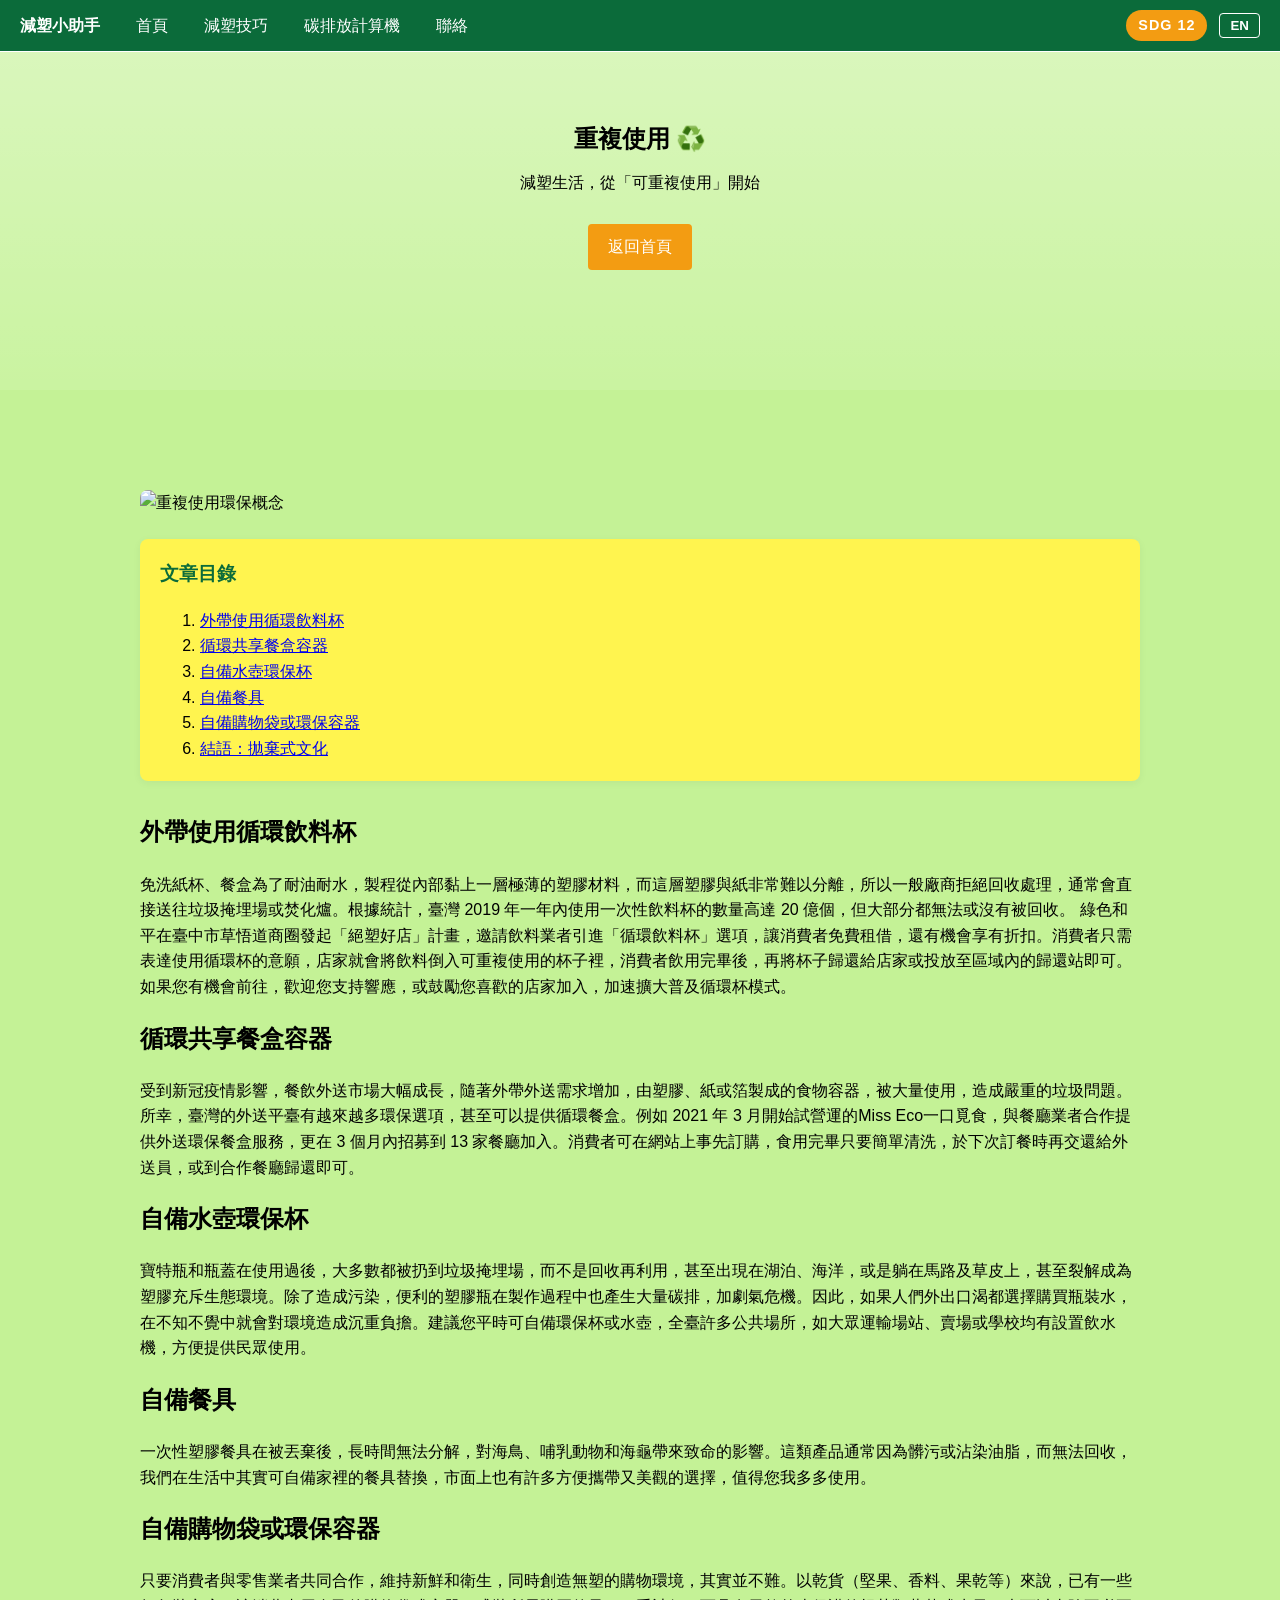
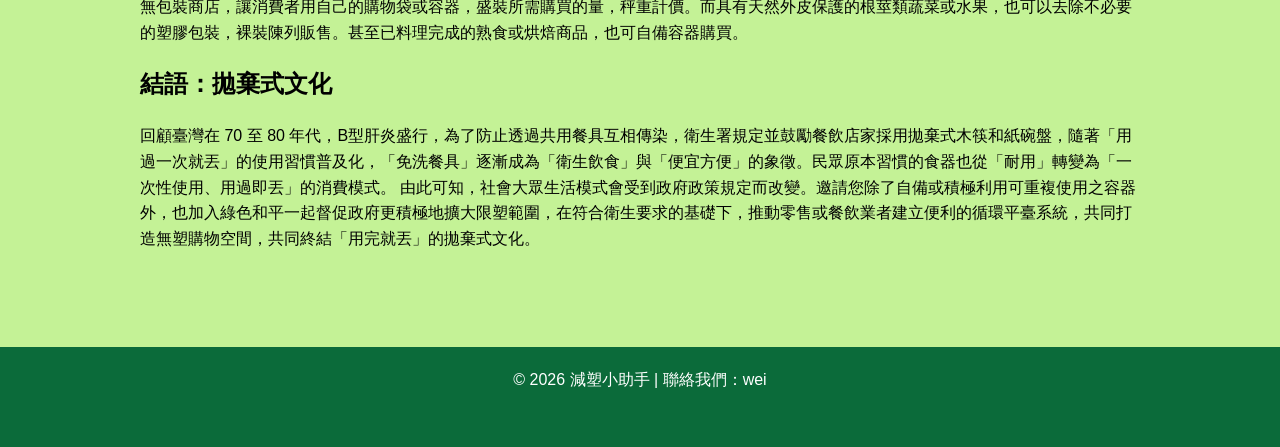
==== commit 9bdfdde0: "Update contact email in footer" ====
--- a/card1.html
+++ b/card1.html
@@ -83,7 +83,7 @@
 
   <!-- Footer -->
   <footer>
-    <p data-en="© 2026 Eco Helper | Contact: info@example.com">© 2026 減塑小助手 | 聯絡我們：info@example.com</p>
+    <p data-en="© 2026 Eco Helper | Contact: info@example.com">© 2026 減塑小助手 | 聯絡我們：wei</p>
     <div class="social">
       <a href="#" aria-label="Facebook"><i class="fab fa-facebook"></i></a>
       <a href="#" aria-label="Instagram"><i class="fab fa-instagram"></i></a>
